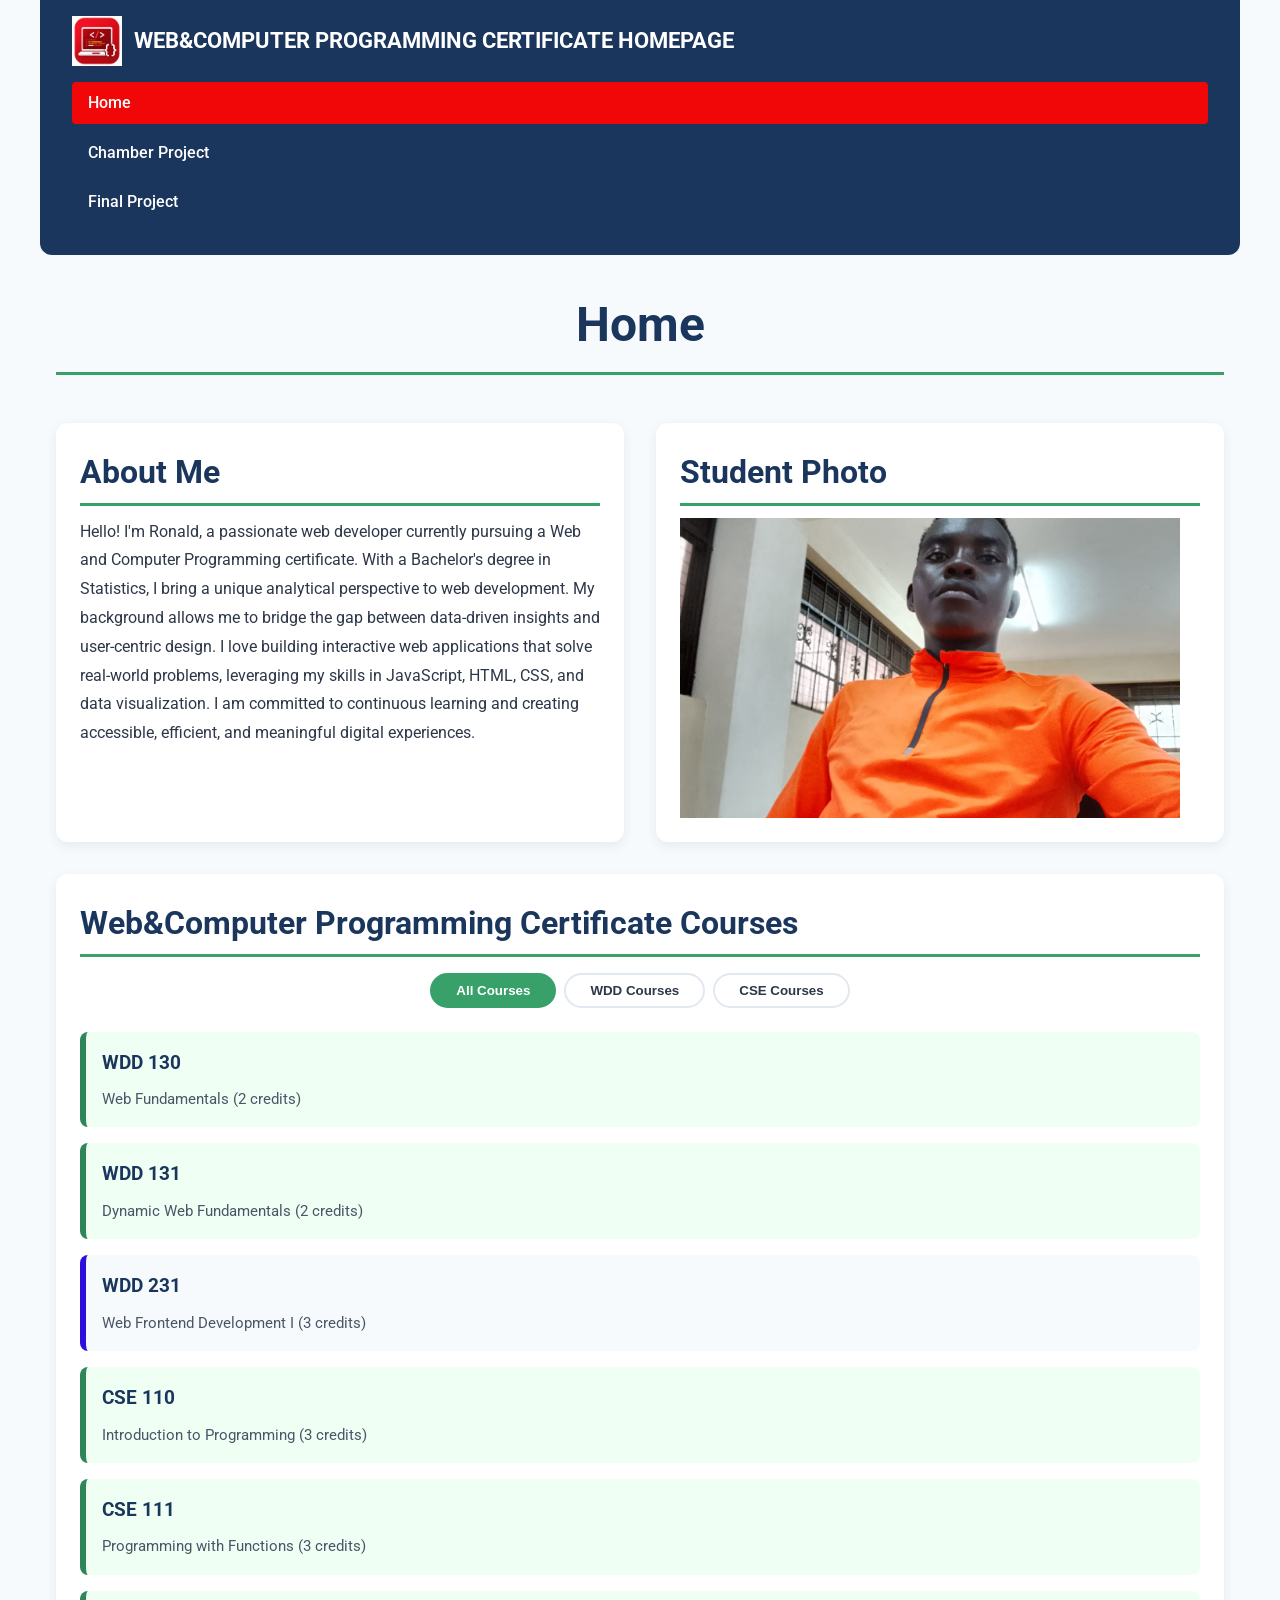
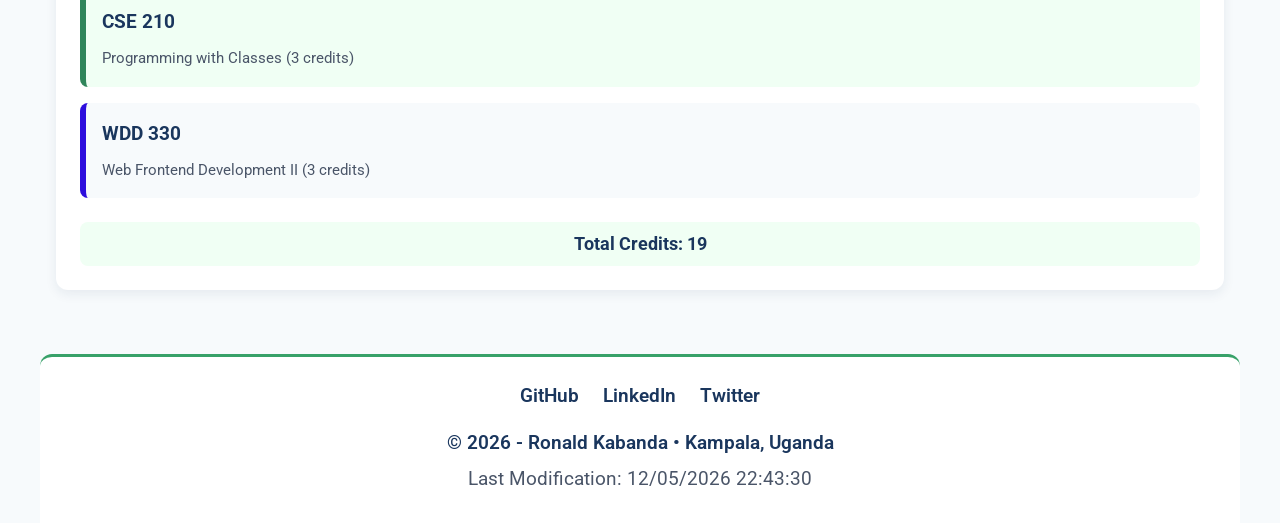
==== index.html @ 796abf09 "changes in html headings" ====
<!DOCTYPE html>
<html lang="en">
<head>
  <meta charset="UTF-8">
  <meta name="viewport" content="width=device-width, initial-scale=1.0">
  <title>Course Home Page – Ronald Kabanda</title>
  <meta name="description" content="Ronald Kabanda's WDD 231 course portfolio for the Web and Computer Programming certificate. Explore projects, coursework, and skills in web development.">
  <meta name="author" content="Ronald Kabanda">


  <link rel="preconnect" href="https://fonts.googleapis.com">
  <link rel="preconnect" href="https://fonts.gstatic.com" crossorigin>
  <link href="https://fonts.googleapis.com/css2?family=Roboto:wght@300;400;700&display=swap" rel="stylesheet">

  <link rel="stylesheet" href="styles/larger.css">
   <link rel="stylesheet" href="styles/smaller.css">
  <script defer src="scripts/script.js" ></script>
</head>
<body>
  <header>
    <div class="logo-container">
      <img src="images/ict-icon-2.png" alt="Site Logo" width="50" height="50">
    
      <span class="my-name">WEB&COMPUTER PROGRAMMING CERTIFICATE HOMEPAGE</span>
    </div>
    <button id="menuToggle" aria-label="Toggle navigation menu">☰</button>
    <nav id="primaryNav">
      <ul>
    
        <li><a href="index.html" class="active">Home</a></li>
        <li><a href="#">Chamber Project</a></li>
        <li><a href="#">Final Project</a></li>
      </ul>
    </nav>
  </header>

  <main>
    <h1>Home</h1>
    <section id="about">
      <h2>About Me</h2>
      
      <div class="about-container">
        <p>
         Hello! I'm Ronald, a passionate web developer currently pursuing a Web and Computer Programming certificate. With a Bachelor's degree in Statistics, I bring a unique analytical perspective to web development. My background allows me to bridge the gap between data-driven insights and user-centric design. I love building interactive web applications that solve real-world problems, leveraging my skills in JavaScript, HTML, CSS, and data visualization. I am committed to continuous learning and creating accessible, efficient, and meaningful digital experiences.
        </p>
      </div>
    </section>

    <section id="student">
        <h2>Student Photo</h2>
        <div class="student-photo">
        <img src="images/profile-1.jpeg" alt="Headshot of Ronald Kabanda, web development student" class="student-photo">
      </div>
    </section>

    <section id="courses-section">
      <h2>Web&Computer Programming Certificate Courses</h2>
      <div class="filter-buttons">
        <button id="filterAll" class="active">All Courses</button>
        <button id="filterWDD">WDD Courses</button>
        <button id="filterCSE">CSE Courses</button>
      </div>
      <div id="courseCards" class="course-grid">

      </div>
      <p id="totalCredits">Total Credits: 0</p>
    </section>


  </main>

  <footer>
    <div class="social-links">
      <a href="https://github.com/kabandaronald70-create" target="_blank">GitHub</a>
      <a href="https://linkedin.com/in/kabandaronald70@gmail.com" target="_blank">LinkedIn</a>
      <a href="https://twitter.com/@KABANDARONALD13" target="_blank">Twitter</a>
    </div>
    
    <p id="copyright"></p> 
    <p id="lastModified"></p> 
  </footer>
</body>
</html>
---- styles/larger.css ----
/* ============================================================
   FILE: larger.css
   DESCRIPTION: Styles for larger screens (tablet/desktop)
   ============================================================ */

/* ---------- TABLET / SMALL DESKTOP (>= 640px) ---------- */
@media (min-width: 640px) {
  #menuToggle {
    display: none;
  }

  #primaryNav {
    max-height: none !important;
    overflow: visible;
    width: auto;
  }

  #primaryNav ul {
    flex-direction: row;
    gap: 1.5rem;
    padding: 0;
  }

  header {
    flex-wrap: nowrap;
  }

  .course-grid {
    grid-template-columns: repeat(2, 1fr);
  }

  main {
    display: grid;
    grid-template-columns: 1fr 1fr;
    gap: 2rem;
  }

  main h1 {
    grid-column: 1 / -1;
  }

  #courses-section {
    grid-column: 1 / -1;
  }

  section:not(#courses-section) {
    margin-bottom: 0;
  }
}

/* ---------- LARGE DESKTOP (>= 1024px) ---------- */
@media (min-width: 1024px) {
  .course-grid {
    grid-template-columns: repeat(3, 1fr);
  }
}
---- styles/smaller.css ----
/* ============================================================
   FILE: small.css
   DESCRIPTION: Mobile-first base styles for WDD 231 Home Page
   ============================================================ */

/* ---------- RESET & BASE ---------- */
* {
  margin: 0;
  padding: 0;
  box-sizing: border-box;
}

body {
  font-family: 'Roboto', sans-serif;
  line-height: 1.6;
  color: #2d3748;
  background: #f7fafc;
  max-width: 1200px;
  margin: 0 auto;
  padding: 0 1rem;
}

/* ---------- HEADER & LOGO ---------- */
header {
  display: flex;
  align-items: center;
  justify-content: space-between;
  padding: 1rem 2rem;
  background: #1a365d;
  border-radius: 0 0 12px 12px;
  margin: 0 -1rem;
  flex-wrap: wrap;
}

.logo-container {
  display: flex;
  align-items: center;
  gap: 0.75rem;
}

.logo-container img {
  width: 50px;
  height: 50px;
}

.my-name {
  font-weight: 700;
  font-size: 1.4rem;
  color: #ffffff;
}

/* ---------- MOBILE NAVIGATION ---------- */
#primaryNav {
  width: 100%;
  max-height: 0;
  overflow: hidden;
  transition: max-height 0.3s ease;
}

#primaryNav.open {
  max-height: 300px;
}

#primaryNav ul {
  list-style: none;
  display: flex;
  flex-direction: column;
  gap: 0.5rem;
  padding: 1rem 0;
}

#primaryNav a {
  display: block;
  padding: 0.5rem 1rem;
  text-decoration: none;
  color: #ffffff;
  font-weight: 500;
  border-radius: 4px;
  transition: background 0.2s;
}

#primaryNav a:hover {
  background: #2b6cb0;
}

#primaryNav a.active {
  background: #f10707;
  color: #ffffff;
}

#menuToggle {
  background: transparent;
  border: 2px solid #ffffff;
  color: #ffffff;
  font-size: 2rem;
  padding: 0.2rem 0.6rem;
  cursor: pointer;
  line-height: 1;
  border-radius: 6px;
  transition: background 0.2s;
}

#menuToggle:hover {
  background: rgba(255, 255, 255, 0.15);
}

/* ---------- MAIN SECTIONS ---------- */
main {
  margin: 2rem 0;
}

section {
  background: #ffffff;
  padding: 1.5rem;
  margin-bottom: 2rem;
  border-radius: 12px;
  box-shadow: 0 4px 12px rgba(26, 54, 93, 0.08);
}

h1 {
  font-size: 3rem;
  margin-bottom: 1rem;
  color: #1a365d;
  text-align: center;
  border-bottom: 3px solid #38a169;
  padding-bottom: 0.5rem;
}

h2,
h3,
h4 {
  font-size: 2rem;
  margin-bottom: 0.75rem;
  padding-bottom: 0.3rem;
  color: #1a365d;
  border-bottom: 3px solid #38a169;
}

h3 {
  font-size: 2rem;
}

h4 {
  font-size: 2rem;
  text-align: center;
}

/* ---------- ABOUT ME – Text Left, Photo Right ---------- */
.about-container {
  display: flex;
  gap: 2rem;
  align-items: center;
  flex-wrap: wrap;
}

.about-container p {
  flex: 1;
  margin: 0;
  order: 1;
  color: #2d3748;
  line-height: 1.8;
}

.student-photo {
  width: 500px;
  height: 300px;
  object-fit: cover;
  order: 2;
}

/* ---------- FILTER BUTTONS ---------- */
.filter-buttons {
  display: flex;
  gap: 0.5rem;
  margin: 1rem 0;
  flex-wrap: wrap;
  justify-content: center;
}

.filter-buttons button {
  padding: 0.5rem 1.5rem;
  border: 2px solid #e2e8f0;
  border-radius: 30px;
  background: #ffffff;
  color: #2d3748;
  cursor: pointer;
  font-weight: 600;
  transition: all 0.2s;
}

.filter-buttons button:hover {
  background: #edf2f7;
  border-color: #38a169;
}

.filter-buttons button.active {
  background: #38a169;
  color: #ffffff;
  border-color: #38a169;
}

.filter-buttons button.active:hover {
  background: #2f855a;
  border-color: #2f855a;
}

/* ---------- COURSE CARDS ---------- */
.course-grid {
  display: grid;
  grid-template-columns: 1fr;
  gap: 1rem;
  margin: 1.5rem 0;
}

.course-card {
  background: #f7fafc;
  padding: 1rem;
  border-radius: 8px;
  border-left: 6px solid #2d0edd;
  transition: transform 0.15s, box-shadow 0.15s;
}

.course-card:hover {
  transform: translateY(-3px);
  box-shadow: 0 6px 14px rgba(26, 54, 93, 0.12);
}

.course-card.completed {
  background: #f0fff4;
  border-left-color: #2f855a;
}

.course-card h3 {
  font-size: 1.2rem;
  margin-bottom: 0.25rem;
  color: #1a365d;
  border-bottom: none;
}

.course-card p {
  font-size: 0.95rem;
  color: #4a5568;
}

#totalCredits {
  font-weight: 700;
  font-size: 1.1rem;
  margin-top: 0.5rem;
  color: #1a365d;
  text-align: center;
  padding: 0.5rem;
  background: #f0fff4;
  border-radius: 8px;
}

/* ---------- FOOTER ---------- */
footer {
  border-top: 3px solid #38a169;
  padding: 1.2rem 0;
  text-align: center;
  font-size: 1.2rem;
  background: #ffffff;
  margin: 0 -1rem;
  padding: 1.5rem 2rem;
  border-radius: 12px 12px 0 0;
}

.social-links {
  display: flex;
  justify-content: center;
  gap: 1.5rem;
  margin-bottom: 1rem;
}

.social-links a {
  color: #1a365d;
  text-decoration: none;
  font-weight: 600;
  transition: color 0.2s;
}

.social-links a:hover {
  color: #38a169;
  text-decoration: underline;
}

footer p {
  margin: 0.3rem 0;
  color: #4a5568;
}

#copyright {
  font-weight: 600;
  color: #1a365d;
}
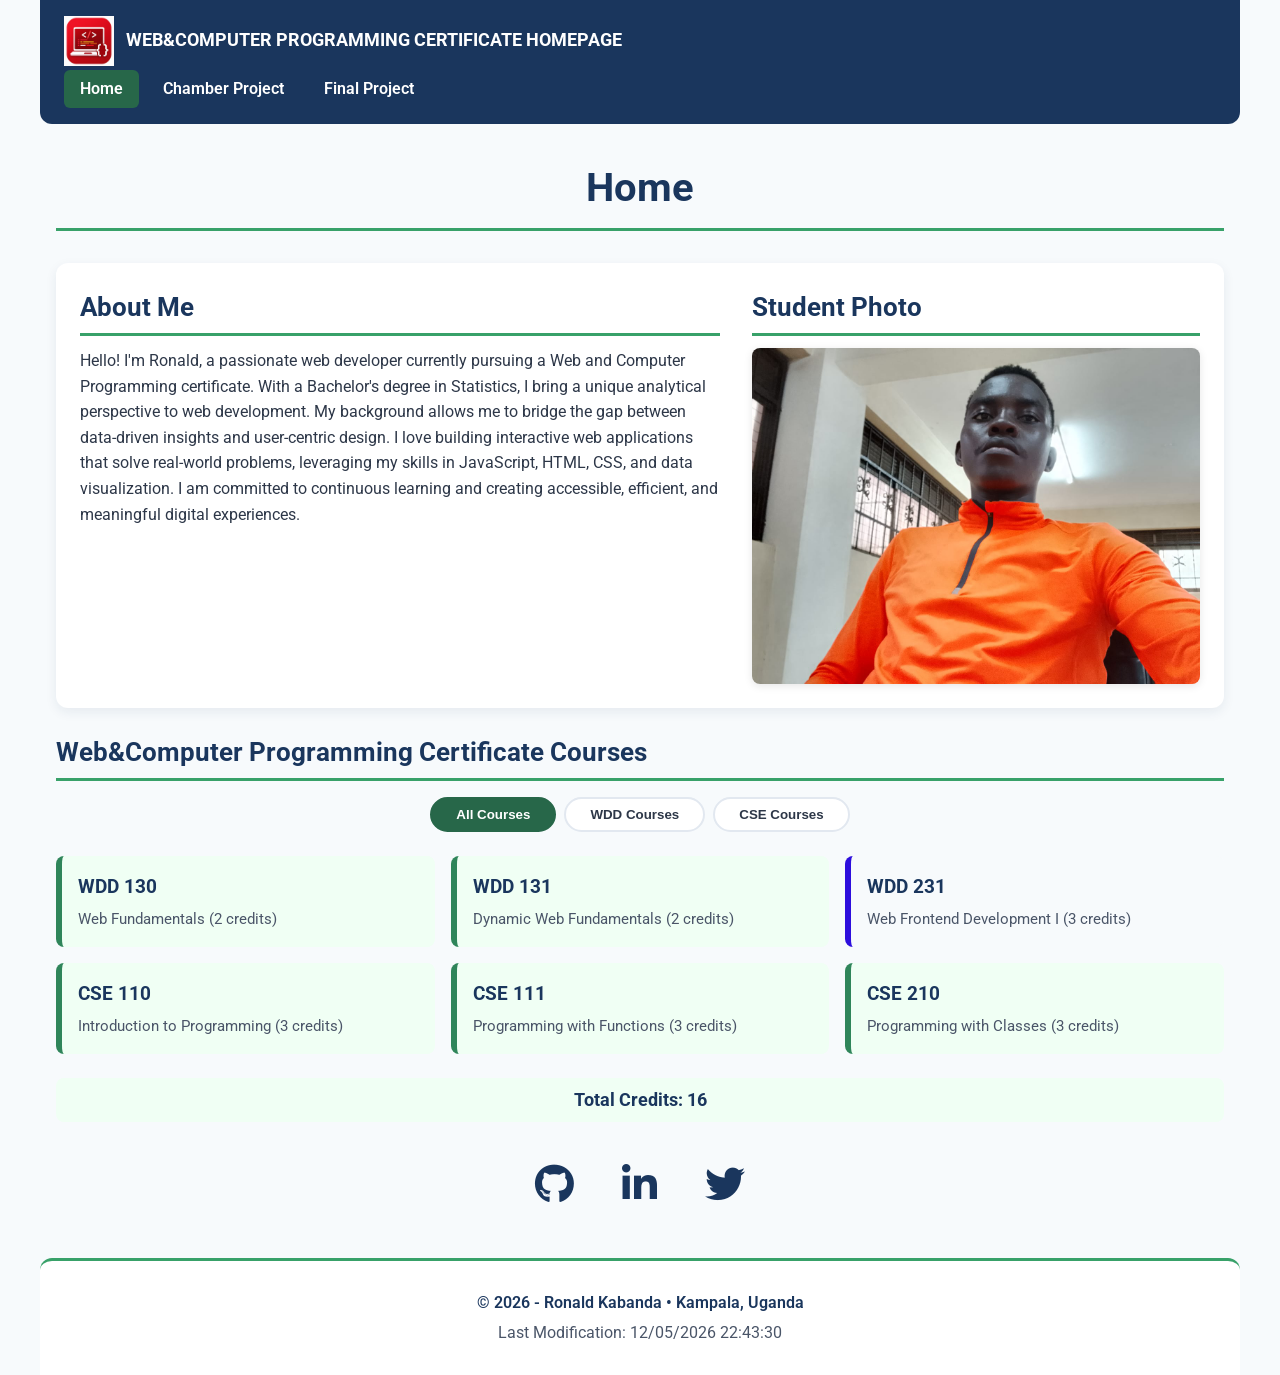
==== commit 3377e2ed: "changes in html, larger and smaller css for homepage" ====
--- a/index.html
+++ b/index.html
@@ -1,83 +1,113 @@
 <!DOCTYPE html>
 <html lang="en">
 <head>
-  <meta charset="UTF-8">
-  <meta name="viewport" content="width=device-width, initial-scale=1.0">
-  <title>Course Home Page – Ronald Kabanda</title>
-  <meta name="description" content="Ronald Kabanda's WDD 231 course portfolio for the Web and Computer Programming certificate. Explore projects, coursework, and skills in web development.">
-  <meta name="author" content="Ronald Kabanda">
+    <meta charset="UTF-8" />
+    <meta name="viewport" content="width=device-width, initial-scale=1.0" />
+    <title>Course Home Page – Ronald Kabanda</title>
+    <meta name="description" content="Ronald Kabanda's WDD 231 course portfolio for the Web and Computer Programming certificate. Explore projects, coursework, and skills in web development." />
+    <meta name="author" content="Ronald Kabanda" />
 
+    <!-- Google Fonts -->
+    <link rel="preconnect" href="https://fonts.googleapis.com" />
+    <link rel="preconnect" href="https://fonts.gstatic.com" crossorigin />
+    <link href="https://fonts.googleapis.com/css2?family=Roboto:wght@300;400;700&display=swap" rel="stylesheet" />
 
-  <link rel="preconnect" href="https://fonts.googleapis.com">
-  <link rel="preconnect" href="https://fonts.gstatic.com" crossorigin>
-  <link href="https://fonts.googleapis.com/css2?family=Roboto:wght@300;400;700&display=swap" rel="stylesheet">
+    <!-- Font Awesome for social icons -->
+    <link rel="stylesheet" href="https://cdnjs.cloudflare.com/ajax/libs/font-awesome/6.5.0/css/all.min.css" />
 
-  <link rel="stylesheet" href="styles/larger.css">
-   <link rel="stylesheet" href="styles/smaller.css">
-  <script defer src="scripts/script.js" ></script>
+    <!-- Stylesheets -->
+    <link rel="stylesheet" href="styles/smaller.css" />
+    <link rel="stylesheet" href="styles/larger.css" />
+
+    <script defer src="scripts/script.js"></script>
 </head>
 <body>
-  <header>
-    <div class="logo-container">
-      <img src="images/ict-icon-2.png" alt="Site Logo" width="50" height="50">
-    
-      <span class="my-name">WEB&COMPUTER PROGRAMMING CERTIFICATE HOMEPAGE</span>
+
+    <!-- ========== HEADER ========== -->
+    <header>
+        <div class="logo-container">
+            <img src="images/ict-icon-2.png" alt="Site Logo" width="50" height="50" />
+            <span class="my-name">WEB&COMPUTER PROGRAMMING CERTIFICATE HOMEPAGE</span>
+        </div>
+        <button id="menuToggle" aria-label="Toggle navigation menu">☰</button>
+        <nav id="primaryNav" aria-label="Main navigation">
+            <ul>
+                <li><a href="index.html" class="active">Home</a></li>
+                <li><a href="#">Chamber Project</a></li>
+                <li><a href="#">Final Project</a></li>
+            </ul>
+        </nav>
+
+    </header>
+
+    <!-- ========== MAIN ========== -->
+    <main>
+
+        <!-- SIDEBAR NAVIGATION (visible on desktop, toggled on mobile) -->
+        
+        <!-- CONTENT AREA -->
+        <div class="content-area">
+
+            <h1>Home</h1>
+
+            <!-- About Me -->
+            <section id="about-student" class="about-student-box">
+  <div class="about-student-grid">
+    <!-- LEFT: About Me text -->
+    <div class="about-text">
+      <h2>About Me</h2>
+      <p>
+        Hello! I'm Ronald, a passionate web developer currently pursuing a Web and Computer Programming certificate. With a Bachelor's degree in Statistics, I bring a unique analytical perspective to web development. My background allows me to bridge the gap between data-driven insights and user-centric design. I love building interactive web applications that solve real-world problems, leveraging my skills in JavaScript, HTML, CSS, and data visualization. I am committed to continuous learning and creating accessible, efficient, and meaningful digital experiences.
+      </p>
     </div>
-    <button id="menuToggle" aria-label="Toggle navigation menu">☰</button>
-    <nav id="primaryNav">
-      <ul>
-    
-        <li><a href="index.html" class="active">Home</a></li>
-        <li><a href="#">Chamber Project</a></li>
-        <li><a href="#">Final Project</a></li>
-      </ul>
-    </nav>
-  </header>
 
-  <main>
-    <h1>Home</h1>
-    <section id="about">
-      <h2>About Me</h2>
+    <!-- RIGHT: Student Photo -->
+    <div class="student-photo-wrapper">
+      <h2>Student Photo</h2>
+      <img src="images/profile-1.jpeg" alt="Headshot of Ronald Kabanda, web development student" class="student-photo" />
+    </div>
+  </div>
+</section>
+
+            <!-- Web Certificate Courses -->
+            <section id="courses-section">
+                <h2>Web&Computer Programming Certificate Courses</h2>
+                <div class="filter-buttons">
+                    <button id="filterAll" class="active">All Courses</button>
+                    <button id="filterWDD">WDD Courses</button>
+                    <button id="filterCSE">CSE Courses</button>
+                </div>
+                <div id="courseCards" class="course-grid">
+                    <!-- course cards rendered by JavaScript -->
+                </div>
+                <p id="totalCredits">Total Credits: 0</p>
+            </section>
+
+            <!-- Social Media -->
+           <section id="social-media">
+    <div class="social-links">
+        <a href="https://github.com/kabandaronald70-create" target="_blank" rel="noopener noreferrer" aria-label="GitHub">
+            <i class="fab fa-github"></i>
+        </a>
+        <a href="https://linkedin.com/in/kabanda-ronald-68155b356" target="_blank" rel="noopener noreferrer" aria-label="LinkedIn">
+            <i class="fab fa-linkedin-in"></i>
+        </a>
+        <a href="https://twitter.com/KABANDARONALD13" target="_blank" rel="noopener noreferrer" aria-label="Twitter">
+            <i class="fab fa-twitter"></i>
+        </a>
+    </div>
+</section>
+
+        </div>
       
-      <div class="about-container">
-        <p>
-         Hello! I'm Ronald, a passionate web developer currently pursuing a Web and Computer Programming certificate. With a Bachelor's degree in Statistics, I bring a unique analytical perspective to web development. My background allows me to bridge the gap between data-driven insights and user-centric design. I love building interactive web applications that solve real-world problems, leveraging my skills in JavaScript, HTML, CSS, and data visualization. I am committed to continuous learning and creating accessible, efficient, and meaningful digital experiences.
-        </p>
-      </div>
-    </section>
 
-    <section id="student">
-        <h2>Student Photo</h2>
-        <div class="student-photo">
-        <img src="images/profile-1.jpeg" alt="Headshot of Ronald Kabanda, web development student" class="student-photo">
-      </div>
-    </section>
+    </main>
 
-    <section id="courses-section">
-      <h2>Web&Computer Programming Certificate Courses</h2>
-      <div class="filter-buttons">
-        <button id="filterAll" class="active">All Courses</button>
-        <button id="filterWDD">WDD Courses</button>
-        <button id="filterCSE">CSE Courses</button>
-      </div>
-      <div id="courseCards" class="course-grid">
+    <!-- ========== FOOTER ========== -->
+    <footer>
+        <p id="copyright"></p>
+        <p id="lastModified"></p>
+    </footer>
 
-      </div>
-      <p id="totalCredits">Total Credits: 0</p>
-    </section>
-
-
-  </main>
-
-  <footer>
-    <div class="social-links">
-      <a href="https://github.com/kabandaronald70-create" target="_blank">GitHub</a>
-      <a href="https://linkedin.com/in/kabandaronald70@gmail.com" target="_blank">LinkedIn</a>
-      <a href="https://twitter.com/@KABANDARONALD13" target="_blank">Twitter</a>
-    </div>
-    
-    <p id="copyright"></p> 
-    <p id="lastModified"></p> 
-  </footer>
 </body>
 </html>
--- a/styles/smaller.css
+++ b/styles/smaller.css
@@ -1,9 +1,7 @@
 /* ============================================================
-   FILE: small.css
-   DESCRIPTION: Mobile-first base styles for WDD 231 Home Page
+   FILE: smaller.css – mobile first, nav inside header
    ============================================================ */
 
-/* ---------- RESET & BASE ---------- */
 * {
   margin: 0;
   padding: 0;
@@ -20,16 +18,16 @@
   padding: 0 1rem;
 }
 
-/* ---------- HEADER & LOGO ---------- */
+/* ---------- HEADER (flex container) ---------- */
 header {
   display: flex;
+  flex-wrap: wrap;
   align-items: center;
   justify-content: space-between;
-  padding: 1rem 2rem;
+  padding: 1rem 1.5rem;
   background: #1a365d;
   border-radius: 0 0 12px 12px;
   margin: 0 -1rem;
-  flex-wrap: wrap;
 }
 
 .logo-container {
@@ -45,49 +43,12 @@
 
 .my-name {
   font-weight: 700;
-  font-size: 1.4rem;
-  color: #ffffff;
-}
-
-/* ---------- MOBILE NAVIGATION ---------- */
-#primaryNav {
-  width: 100%;
-  max-height: 0;
-  overflow: hidden;
-  transition: max-height 0.3s ease;
-}
-
-#primaryNav.open {
-  max-height: 300px;
-}
-
-#primaryNav ul {
-  list-style: none;
-  display: flex;
-  flex-direction: column;
-  gap: 0.5rem;
-  padding: 1rem 0;
-}
-
-#primaryNav a {
-  display: block;
-  padding: 0.5rem 1rem;
-  text-decoration: none;
-  color: #ffffff;
-  font-weight: 500;
-  border-radius: 4px;
-  transition: background 0.2s;
-}
-
-#primaryNav a:hover {
-  background: #2b6cb0;
-}
-
-#primaryNav a.active {
-  background: #f10707;
-  color: #ffffff;
-}
-
+  font-size: 1.1rem;
+  color: #ffffff;
+  line-height: 1.2;
+}
+
+/* Hamburger button */
 #menuToggle {
   background: transparent;
   border: 2px solid #ffffff;
@@ -104,71 +65,126 @@
   background: rgba(255, 255, 255, 0.15);
 }
 
-/* ---------- MAIN SECTIONS ---------- */
+/* ---------- NAVIGATION (inside header, collapsible) ---------- */
+#primaryNav {
+  width: 100%;                /* takes full width of header */
+  max-height: 0;
+  overflow: hidden;
+  transition: max-height 0.35s ease;
+  background: #ffffff;
+  border-radius: 12px;
+  margin-top: 1rem;           /* spacing below logo row */
+  box-shadow: 0 4px 12px rgba(26, 54, 93, 0.08);
+}
+
+#primaryNav.open {
+  max-height: 500px;          /* enough for 3 links */
+}
+
+#primaryNav ul {
+  list-style: none;
+  display: flex;
+  flex-direction: column;    
+  gap: 0.25rem;
+  padding: 1rem;
+  text-align: left;
+}
+
+#primaryNav a {
+  display: block;
+  padding: 0.75rem 1rem;
+  text-decoration: none;
+  font-weight: 600;
+  color: #1a365d;
+  border-radius: 6px;
+  transition: background 0.2s, color 0.2s;
+}
+
+#primaryNav a.active {
+  background: #276749;
+  color: #ffffff;
+}
+
+#primaryNav a:hover {
+  background: #edf2f7;
+  color: #1a365d;
+}
+
+#primaryNav a.active:hover {
+  background: #2f855a;
+  color: #ffffff;
+}
+
+/* ---------- MAIN CONTENT (single column on mobile) ---------- */
 main {
-  margin: 2rem 0;
-}
-
-section {
+  margin: 1.5rem 0;
+}
+
+.content-area {
+  display: flex;
+  flex-direction: column;
+  gap: 1.5rem;
+}
+
+/* ---------- MERGED ABOUT + STUDENT (mobile) ---------- */
+.about-student-box {
   background: #ffffff;
   padding: 1.5rem;
-  margin-bottom: 2rem;
   border-radius: 12px;
   box-shadow: 0 4px 12px rgba(26, 54, 93, 0.08);
 }
 
+.about-student-grid {
+  display: flex;
+  flex-direction: column;   /* stack on mobile: photo on top, text below */
+  gap: 1.5rem;
+}
+
+.about-text h2 {
+  margin-top: 0;           /* remove extra top margin */
+  border-bottom: 3px solid #38a169;
+  padding-bottom: 0.3rem;
+}
+
+.student-photo {
+  max-width: 100%;
+  height: auto;
+  border-radius: 8px;
+  box-shadow: 0 2px 8px rgba(0, 0, 0, 0.1);
+  display: block;
+}
+
 h1 {
-  font-size: 3rem;
-  margin-bottom: 1rem;
+  font-size: 2.5rem;
+  margin-bottom: 0.5rem;
   color: #1a365d;
   text-align: center;
   border-bottom: 3px solid #38a169;
   padding-bottom: 0.5rem;
 }
 
-h2,
-h3,
-h4 {
-  font-size: 2rem;
+h2 {
+  font-size: 1.6rem;
   margin-bottom: 0.75rem;
   padding-bottom: 0.3rem;
   color: #1a365d;
   border-bottom: 3px solid #38a169;
 }
-
-h3 {
-  font-size: 2rem;
-}
-
-h4 {
-  font-size: 2rem;
-  text-align: center;
-}
-
-/* ---------- ABOUT ME – Text Left, Photo Right ---------- */
-.about-container {
-  display: flex;
-  gap: 2rem;
-  align-items: center;
-  flex-wrap: wrap;
-}
-
-.about-container p {
-  flex: 1;
-  margin: 0;
-  order: 1;
-  color: #2d3748;
-  line-height: 1.8;
-}
-
-.student-photo {
-  width: 500px;
-  height: 300px;
-  object-fit: cover;
-  order: 2;
-}
-
-/* ---------- FILTER BUTTONS ---------- */
+/* Student Photo – responsive */
+.student-photo-wrapper {
+  display: block;          /* or flex with flex-direction: column */
+  width: 100%;
+}
+.student-photo-wrapper h2 {
+  margin-top: 0;
+  border-bottom: 3px solid #38a169;
+  padding-bottom: 0.3rem;
+  color: #1a365d;
+}
+
+
+
+/* Filter buttons (collections) */
 .filter-buttons {
   display: flex;
   gap: 0.5rem;
@@ -194,9 +210,9 @@
 }
 
 .filter-buttons button.active {
-  background: #38a169;
-  color: #ffffff;
-  border-color: #38a169;
+  background: #276749;
+  color: #ffffff;
+  border-color: #276749;
 }
 
 .filter-buttons button.active:hover {
@@ -204,7 +220,7 @@
   border-color: #2f855a;
 }
 
-/* ---------- COURSE CARDS ---------- */
+/* Course cards */
 .course-grid {
   display: grid;
   grid-template-columns: 1fr;
@@ -253,37 +269,42 @@
   border-radius: 8px;
 }
 
-/* ---------- FOOTER ---------- */
+/* Social media icons (centered) */
+#social-media {
+  background: transparent;
+  box-shadow: none;
+  padding: 0.5rem 0;
+}
+
+.social-links {
+  display: flex;
+  justify-content: center;
+  gap: 2rem;
+  font-size: 2rem;
+}
+
+.social-links a {
+  color: #1a365d;
+  transition: color 0.2s, transform 0.2s;
+}
+
+.social-links a:hover {
+  color: #38a169;
+  transform: scale(1.1);
+}
+
+/* Footer */
 footer {
   border-top: 3px solid #38a169;
   padding: 1.2rem 0;
   text-align: center;
-  font-size: 1.2rem;
+  font-size: 1rem;
   background: #ffffff;
   margin: 0 -1rem;
   padding: 1.5rem 2rem;
   border-radius: 12px 12px 0 0;
 }
 
-.social-links {
-  display: flex;
-  justify-content: center;
-  gap: 1.5rem;
-  margin-bottom: 1rem;
-}
-
-.social-links a {
-  color: #1a365d;
-  text-decoration: none;
-  font-weight: 600;
-  transition: color 0.2s;
-}
-
-.social-links a:hover {
-  color: #38a169;
-  text-decoration: underline;
-}
-
 footer p {
   margin: 0.3rem 0;
   color: #4a5568;
--- a/styles/larger.css
+++ b/styles/larger.css
@@ -1,56 +1,108 @@
 /* ============================================================
-   FILE: larger.css
-   DESCRIPTION: Styles for larger screens (tablet/desktop)
+   FILE: larger.css – tablet & desktop
    ============================================================ */
 
-/* ---------- TABLET / SMALL DESKTOP (>= 640px) ---------- */
 @media (min-width: 640px) {
+  /* ---------- HIDE HAMBURGER ---------- */
   #menuToggle {
     display: none;
   }
 
+  /* ---------- NAVIGATION: left‑aligned, tighter ---------- */
   #primaryNav {
+    width: 100%;
     max-height: none !important;
     overflow: visible;
-    width: auto;
+    background: transparent;
+    box-shadow: none;
+    margin-top: 0.25rem;          /* reduce gap below logo */
+    padding: 0;
   }
 
   #primaryNav ul {
-    flex-direction: row;
-    gap: 1.5rem;
+    flex-direction: row !important;
+    justify-content: flex-start;   /* left aligned */
+    gap: 0.5rem;                  /* small space between links */
     padding: 0;
+    background: transparent;
+    box-shadow: none;
   }
 
-  header {
-    flex-wrap: nowrap;
+  #primaryNav a {
+    padding: 0.4rem 1rem;          /* reduce horizontal padding */
+    color: #ffffff;
+    font-weight: 600;
+    border-radius: 6px;
   }
 
+  #primaryNav a.active {
+    background: #276749;
+    color: #ffffff;
+  }
+
+  #primaryNav a:hover {
+    background: rgba(255, 255, 255, 0.15);
+    color: #ffffff;
+  }
+
+  /* ---------- MAIN CONTENT ---------- */
+  main {
+    margin: 2rem 0;
+  }
+
+  /* ---------- MERGED ABOUT + STUDENT (two‑column) ---------- */
+  .about-student-grid {
+    display: flex;
+    flex-direction: row;          /* side by side */
+    gap: 2rem;
+    align-items: flex-start;      /* align tops */
+  }
+
+  .about-text {
+    flex: 1;                      /* takes remaining space */
+  }
+
+  .student-photo-wrapper {
+    flex: 0 0 40%;                /* fixed width, 40% of container */
+    max-width: 40%;
+  }
+
+  .student-photo-wrapper h2 {
+    margin-top: 0;
+    border-bottom: 3px solid #38a169;
+    padding-bottom: 0.3rem;
+    color: #1a365d;
+    text-align: top;
+  }
+
+  .student-photo {
+    width: 100%;
+    height: auto;
+    border-radius: 8px;
+    box-shadow: 0 2px 8px rgba(0, 0, 0, 0.1);
+    display: block;
+  }
+
+  /* ---------- COURSE GRID (2 columns) ---------- */
   .course-grid {
     grid-template-columns: repeat(2, 1fr);
   }
 
-  main {
-    display: grid;
-    grid-template-columns: 1fr 1fr;
-    gap: 2rem;
-  }
-
-  main h1 {
-    grid-column: 1 / -1;
-  }
-
-  #courses-section {
-    grid-column: 1 / -1;
-  }
-
-  section:not(#courses-section) {
-    margin-bottom: 0;
+  /* ---------- SOCIAL ICONS ---------- */
+  .social-links {
+    font-size: 2.2rem;
+    gap: 2.5rem;
   }
 }
 
-/* ---------- LARGE DESKTOP (>= 1024px) ---------- */
+/* ---------- LARGE SCREENS (≥1024px) ---------- */
 @media (min-width: 1024px) {
   .course-grid {
     grid-template-columns: repeat(3, 1fr);
   }
+
+  .social-links {
+    font-size: 2.5rem;
+    gap: 3rem;
+  }
 }
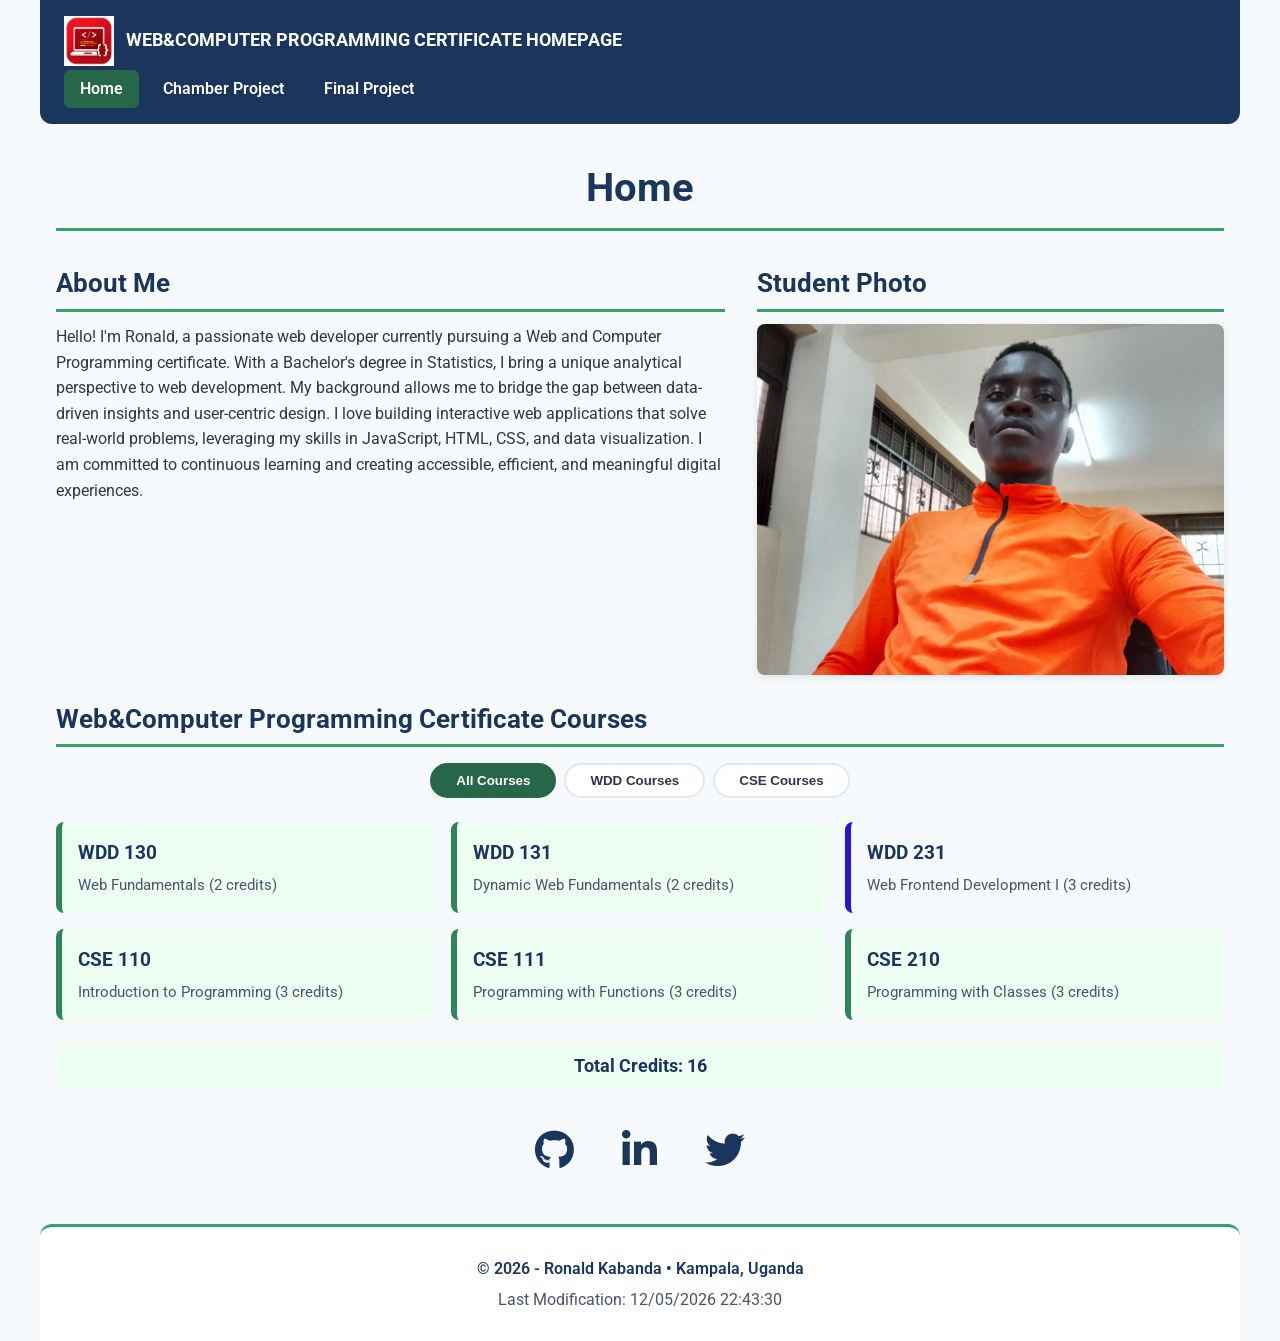
==== commit 60692f7f: "changes in index.html, all css file" ====
--- a/index.html
+++ b/index.html
@@ -42,32 +42,27 @@
 
     <!-- ========== MAIN ========== -->
     <main>
-
-        <!-- SIDEBAR NAVIGATION (visible on desktop, toggled on mobile) -->
-        
-        <!-- CONTENT AREA -->
         <div class="content-area">
 
             <h1>Home</h1>
 
             <!-- About Me -->
-            <section id="about-student" class="about-student-box">
-  <div class="about-student-grid">
-    <!-- LEFT: About Me text -->
-    <div class="about-text">
+            
+
+    <div class="split-row">
+    <section class="about-text">
       <h2>About Me</h2>
       <p>
         Hello! I'm Ronald, a passionate web developer currently pursuing a Web and Computer Programming certificate. With a Bachelor's degree in Statistics, I bring a unique analytical perspective to web development. My background allows me to bridge the gap between data-driven insights and user-centric design. I love building interactive web applications that solve real-world problems, leveraging my skills in JavaScript, HTML, CSS, and data visualization. I am committed to continuous learning and creating accessible, efficient, and meaningful digital experiences.
       </p>
+    </section>
+
+    <!-- INNER SECTION 2: Student Photo -->
+    <section class="student-photo-wrapper">
+      <h2>Student Photo</h2>
+      <img src="images/profile-1.jpeg" alt="Headshot of Ronald Kabanda, web development student" class="student-photo" loading="lazy" decoding="async" />
+    </section>
     </div>
-
-    <!-- RIGHT: Student Photo -->
-    <div class="student-photo-wrapper">
-      <h2>Student Photo</h2>
-      <img src="images/profile-1.jpeg" alt="Headshot of Ronald Kabanda, web development student" class="student-photo" />
-    </div>
-  </div>
-</section>
 
             <!-- Web Certificate Courses -->
             <section id="courses-section">
@@ -85,6 +80,7 @@
 
             <!-- Social Media -->
            <section id="social-media">
+            <h2 class="sr-only">Connect with Me</h2>
     <div class="social-links">
         <a href="https://github.com/kabandaronald70-create" target="_blank" rel="noopener noreferrer" aria-label="GitHub">
             <i class="fab fa-github"></i>
--- a/styles/smaller.css
+++ b/styles/smaller.css
@@ -126,12 +126,38 @@
   gap: 1.5rem;
 }
 
+.split-row {
+  display: flex;
+  flex-direction: column;   /* stacked on mobile */
+  gap: 1.5rem;
+}
+
 /* ---------- MERGED ABOUT + STUDENT (mobile) ---------- */
 .about-student-box {
   background: #ffffff;
   padding: 1.5rem;
   border-radius: 12px;
   box-shadow: 0 4px 12px rgba(26, 54, 93, 0.08);
+}
+
+/* Visually hidden but accessible to screen readers */
+.sr-only {
+  position: absolute;
+  width: 1px;
+  height: 1px;
+  padding: 0;
+  margin: -1px;
+  overflow: hidden;
+  clip: rect(0, 0, 0, 0);
+  white-space: nowrap;
+  border: 0;
+}
+/* Make inner sections transparent & flush inside the outer card */
+.about-student-box section {
+  background: transparent;
+  padding: 0;
+  box-shadow: none;
+  border-radius: 0;
 }
 
 .about-student-grid {
--- a/styles/larger.css
+++ b/styles/larger.css
@@ -83,6 +83,15 @@
     display: block;
   }
 
+  .split-row {
+  flex-direction: row;      
+  gap: 2rem;
+}
+
+.split-row > section {
+  flex: 1;                 
+}
+
   /* ---------- COURSE GRID (2 columns) ---------- */
   .course-grid {
     grid-template-columns: repeat(2, 1fr);
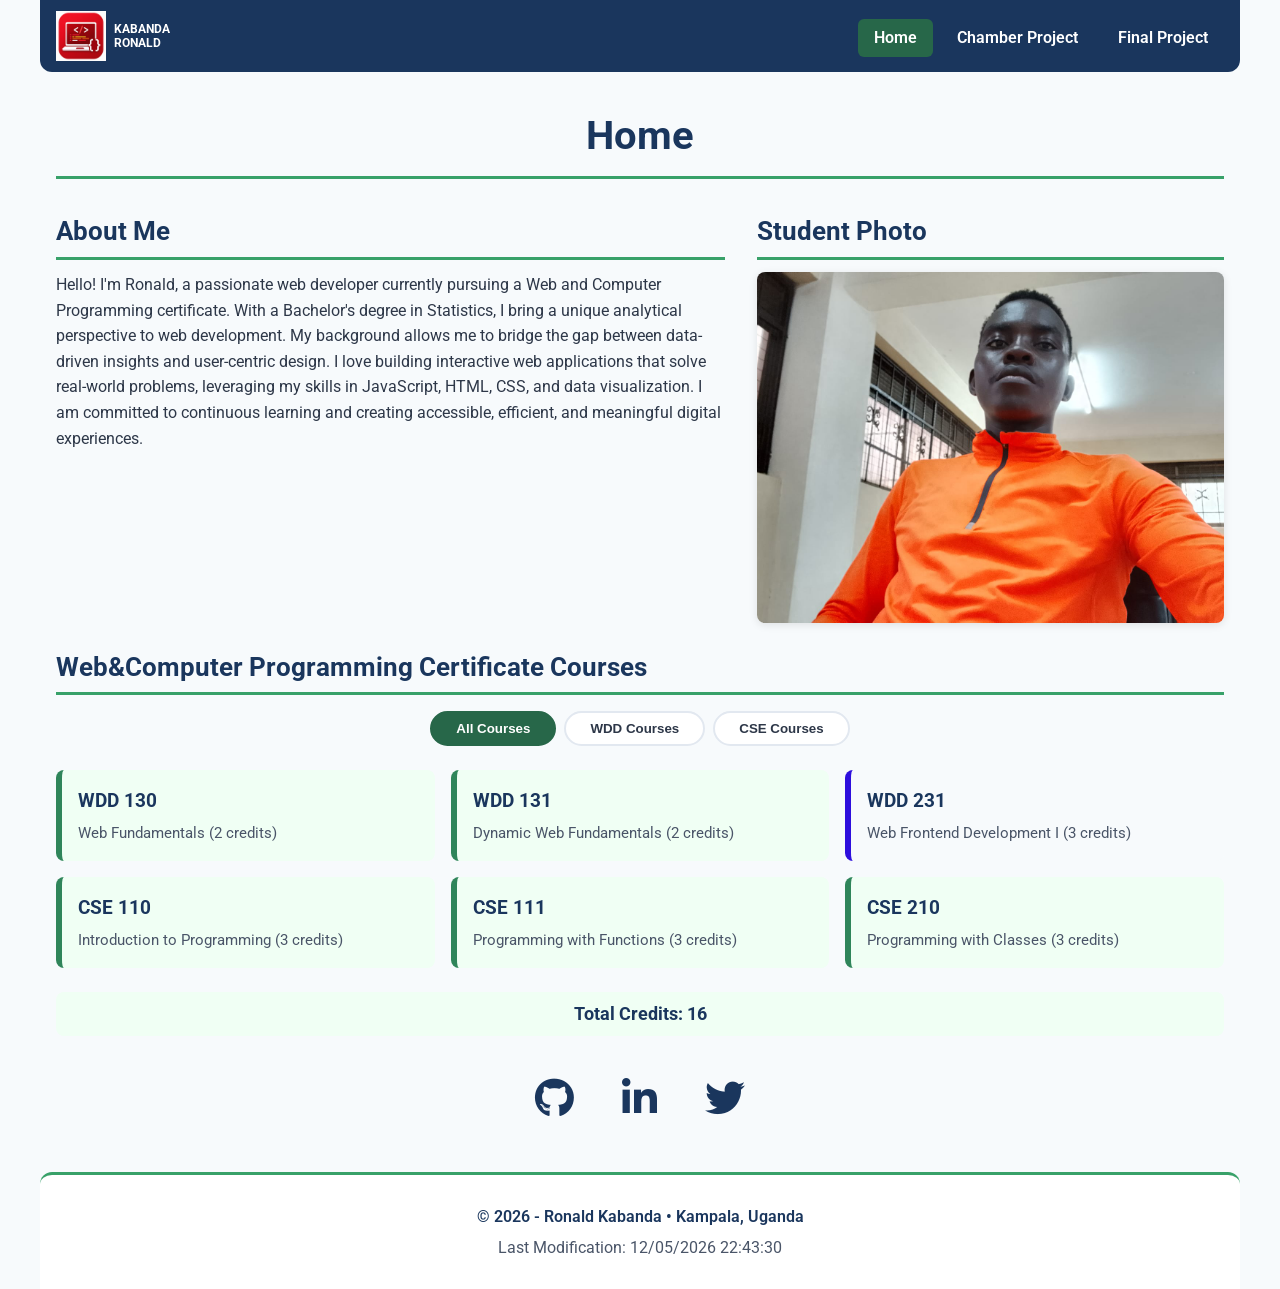
==== commit 908a89b2: "linked the final and chamber projects" ====
--- a/index.html
+++ b/index.html
@@ -1,23 +1,27 @@
 <!DOCTYPE html>
 <html lang="en">
 <head>
-    <meta charset="UTF-8" />
-    <meta name="viewport" content="width=device-width, initial-scale=1.0" />
+    <meta charset="UTF-8" >
+    <meta name="viewport" content="width=device-width, initial-scale=1.0" >
     <title>Course Home Page – Ronald Kabanda</title>
-    <meta name="description" content="Ronald Kabanda's WDD 231 course portfolio for the Web and Computer Programming certificate. Explore projects, coursework, and skills in web development." />
-    <meta name="author" content="Ronald Kabanda" />
+    <meta name="description" content="Ronald Kabanda's WDD 231 course portfolio for the Web and Computer Programming certificate. Explore projects, coursework, and skills in web development." >
+    <meta name="author" content="Ronald Kabanda" >
+
+    <!-- Favicon and Apple Touch Icon -->
+    <link rel="icon" href="images/favicon.ico" type="image/x-icon">
+    <link rel="apple-touch-icon" href="images/apple-touch-icon.png">
 
     <!-- Google Fonts -->
-    <link rel="preconnect" href="https://fonts.googleapis.com" />
+    <link rel="preconnect" href="https://fonts.googleapis.com" >
     <link rel="preconnect" href="https://fonts.gstatic.com" crossorigin />
-    <link href="https://fonts.googleapis.com/css2?family=Roboto:wght@300;400;700&display=swap" rel="stylesheet" />
+    <link href="https://fonts.googleapis.com/css2?family=Roboto:wght@300;400;700&display=swap" rel="stylesheet" >
 
     <!-- Font Awesome for social icons -->
-    <link rel="stylesheet" href="https://cdnjs.cloudflare.com/ajax/libs/font-awesome/6.5.0/css/all.min.css" />
+    <link rel="stylesheet" href="https://cdnjs.cloudflare.com/ajax/libs/font-awesome/6.5.0/css/all.min.css" >
 
     <!-- Stylesheets -->
-    <link rel="stylesheet" href="styles/smaller.css" />
-    <link rel="stylesheet" href="styles/larger.css" />
+    <link rel="stylesheet" href="styles/smaller.css" >
+    <link rel="stylesheet" href="styles/larger.css" >
 
     <script defer src="scripts/script.js"></script>
 </head>
@@ -27,14 +31,14 @@
     <header>
         <div class="logo-container">
             <img src="images/ict-icon-2.png" alt="Site Logo" width="50" height="50" />
-            <span class="my-name">WEB&COMPUTER PROGRAMMING CERTIFICATE HOMEPAGE</span>
+            <span class="my-name">KABANDA RONALD</span>
         </div>
         <button id="menuToggle" aria-label="Toggle navigation menu">☰</button>
         <nav id="primaryNav" aria-label="Main navigation">
             <ul>
                 <li><a href="index.html" class="active">Home</a></li>
-                <li><a href="#">Chamber Project</a></li>
-                <li><a href="#">Final Project</a></li>
+                <li><a href="chamber/index.html">Chamber Project</a></li>
+                <li><a href="final%20project/index.html">Final Project</a></li>
             </ul>
         </nav>
 
@@ -47,8 +51,6 @@
             <h1>Home</h1>
 
             <!-- About Me -->
-            
-
     <div class="split-row">
     <section class="about-text">
       <h2>About Me</h2>
@@ -57,7 +59,7 @@
       </p>
     </section>
 
-    <!-- INNER SECTION 2: Student Photo -->
+    <!--Student Photo -->
     <section class="student-photo-wrapper">
       <h2>Student Photo</h2>
       <img src="images/profile-1.jpeg" alt="Headshot of Ronald Kabanda, web development student" class="student-photo" loading="lazy" decoding="async" />
--- a/styles/smaller.css
+++ b/styles/smaller.css
@@ -21,10 +21,10 @@
 /* ---------- HEADER (flex container) ---------- */
 header {
   display: flex;
-  flex-wrap: wrap;
+  flex-wrap: nowrap;
   align-items: center;
   justify-content: space-between;
-  padding: 1rem 1.5rem;
+  padding: 0.7rem 1rem;
   background: #1a365d;
   border-radius: 0 0 12px 12px;
   margin: 0 -1rem;
@@ -33,7 +33,9 @@
 .logo-container {
   display: flex;
   align-items: center;
-  gap: 0.75rem;
+  gap: 0.5rem;
+  flex-shrink: 1;            
+  min-width: 0;  
 }
 
 .logo-container img {
@@ -43,9 +45,10 @@
 
 .my-name {
   font-weight: 700;
-  font-size: 1.1rem;
+  font-size: 0.75rem;
   color: #ffffff;
   line-height: 1.2;
+  
 }
 
 /* Hamburger button */
@@ -53,51 +56,64 @@
   background: transparent;
   border: 2px solid #ffffff;
   color: #ffffff;
-  font-size: 2rem;
-  padding: 0.2rem 0.6rem;
+  font-size: 1.6rem;          
+  padding: 0.15rem 0.5rem;
   cursor: pointer;
   line-height: 1;
   border-radius: 6px;
   transition: background 0.2s;
+  flex-shrink: 0;              
+  margin-left: 0.5rem;         
+  min-width: 44px;             
+  min-height: 44px;
+  display: flex;
+  align-items: center;
+  justify-content: center;
 }
 
 #menuToggle:hover {
   background: rgba(255, 255, 255, 0.15);
 }
 
-/* ---------- NAVIGATION (inside header, collapsible) ---------- */
+/* ---------- NAVIGATION  ---------- */
 #primaryNav {
-  width: 100%;                /* takes full width of header */
+  width: 100%;               
   max-height: 0;
   overflow: hidden;
   transition: max-height 0.35s ease;
   background: #ffffff;
-  border-radius: 12px;
-  margin-top: 1rem;           /* spacing below logo row */
+  border-radius: 8px;
+  margin-top: 0.75rem;          
   box-shadow: 0 4px 12px rgba(26, 54, 93, 0.08);
 }
 
 #primaryNav.open {
-  max-height: 500px;          /* enough for 3 links */
+  max-height: 500px;         
 }
 
 #primaryNav ul {
   list-style: none;
   display: flex;
   flex-direction: column;    
-  gap: 0.25rem;
-  padding: 1rem;
-  text-align: left;
+  gap: 0;
+  padding: 0.5rem 0;
+  margin: 0;
+  text-align: right;
 }
 
 #primaryNav a {
   display: block;
-  padding: 0.75rem 1rem;
+  padding: 0.75rem 1.25rem;
   text-decoration: none;
   font-weight: 600;
   color: #1a365d;
-  border-radius: 6px;
+  border-radius: 0;
+  border-bottom: 1px solid #edf2f7;
   transition: background 0.2s, color 0.2s;
+}
+
+#primaryNav a:last-child {
+  border-bottom: none;
 }
 
 #primaryNav a.active {
@@ -115,7 +131,7 @@
   color: #ffffff;
 }
 
-/* ---------- MAIN CONTENT (single column on mobile) ---------- */
+/* ---------- MAIN CONTENT  ---------- */
 main {
   margin: 1.5rem 0;
 }
@@ -128,7 +144,7 @@
 
 .split-row {
   display: flex;
-  flex-direction: column;   /* stacked on mobile */
+  flex-direction: column; 
   gap: 1.5rem;
 }
 
@@ -140,7 +156,6 @@
   box-shadow: 0 4px 12px rgba(26, 54, 93, 0.08);
 }
 
-/* Visually hidden but accessible to screen readers */
 .sr-only {
   position: absolute;
   width: 1px;
@@ -152,7 +167,7 @@
   white-space: nowrap;
   border: 0;
 }
-/* Make inner sections transparent & flush inside the outer card */
+
 .about-student-box section {
   background: transparent;
   padding: 0;
@@ -162,12 +177,12 @@
 
 .about-student-grid {
   display: flex;
-  flex-direction: column;   /* stack on mobile: photo on top, text below */
+  flex-direction: column;  
   gap: 1.5rem;
 }
 
 .about-text h2 {
-  margin-top: 0;           /* remove extra top margin */
+  margin-top: 0;         
   border-bottom: 3px solid #38a169;
   padding-bottom: 0.3rem;
 }
@@ -198,7 +213,7 @@
 }
 /* Student Photo – responsive */
 .student-photo-wrapper {
-  display: block;          /* or flex with flex-direction: column */
+  display: block;         
   width: 100%;
 }
 .student-photo-wrapper h2 {
--- a/styles/larger.css
+++ b/styles/larger.css
@@ -21,7 +21,7 @@
 
   #primaryNav ul {
     flex-direction: row !important;
-    justify-content: flex-start;   /* left aligned */
+    justify-content: flex-end;   /* left aligned */
     gap: 0.5rem;                  /* small space between links */
     padding: 0;
     background: transparent;
@@ -53,17 +53,17 @@
   /* ---------- MERGED ABOUT + STUDENT (two‑column) ---------- */
   .about-student-grid {
     display: flex;
-    flex-direction: row;          /* side by side */
+    flex-direction: row;         
     gap: 2rem;
-    align-items: flex-start;      /* align tops */
+    align-items: flex-start;     
   }
 
   .about-text {
-    flex: 1;                      /* takes remaining space */
+    flex: 1;                   
   }
 
   .student-photo-wrapper {
-    flex: 0 0 40%;                /* fixed width, 40% of container */
+    flex: 0 0 40%;               
     max-width: 40%;
   }
 
@@ -72,7 +72,7 @@
     border-bottom: 3px solid #38a169;
     padding-bottom: 0.3rem;
     color: #1a365d;
-    text-align: top;
+    text-align: left;
   }
 
   .student-photo {
